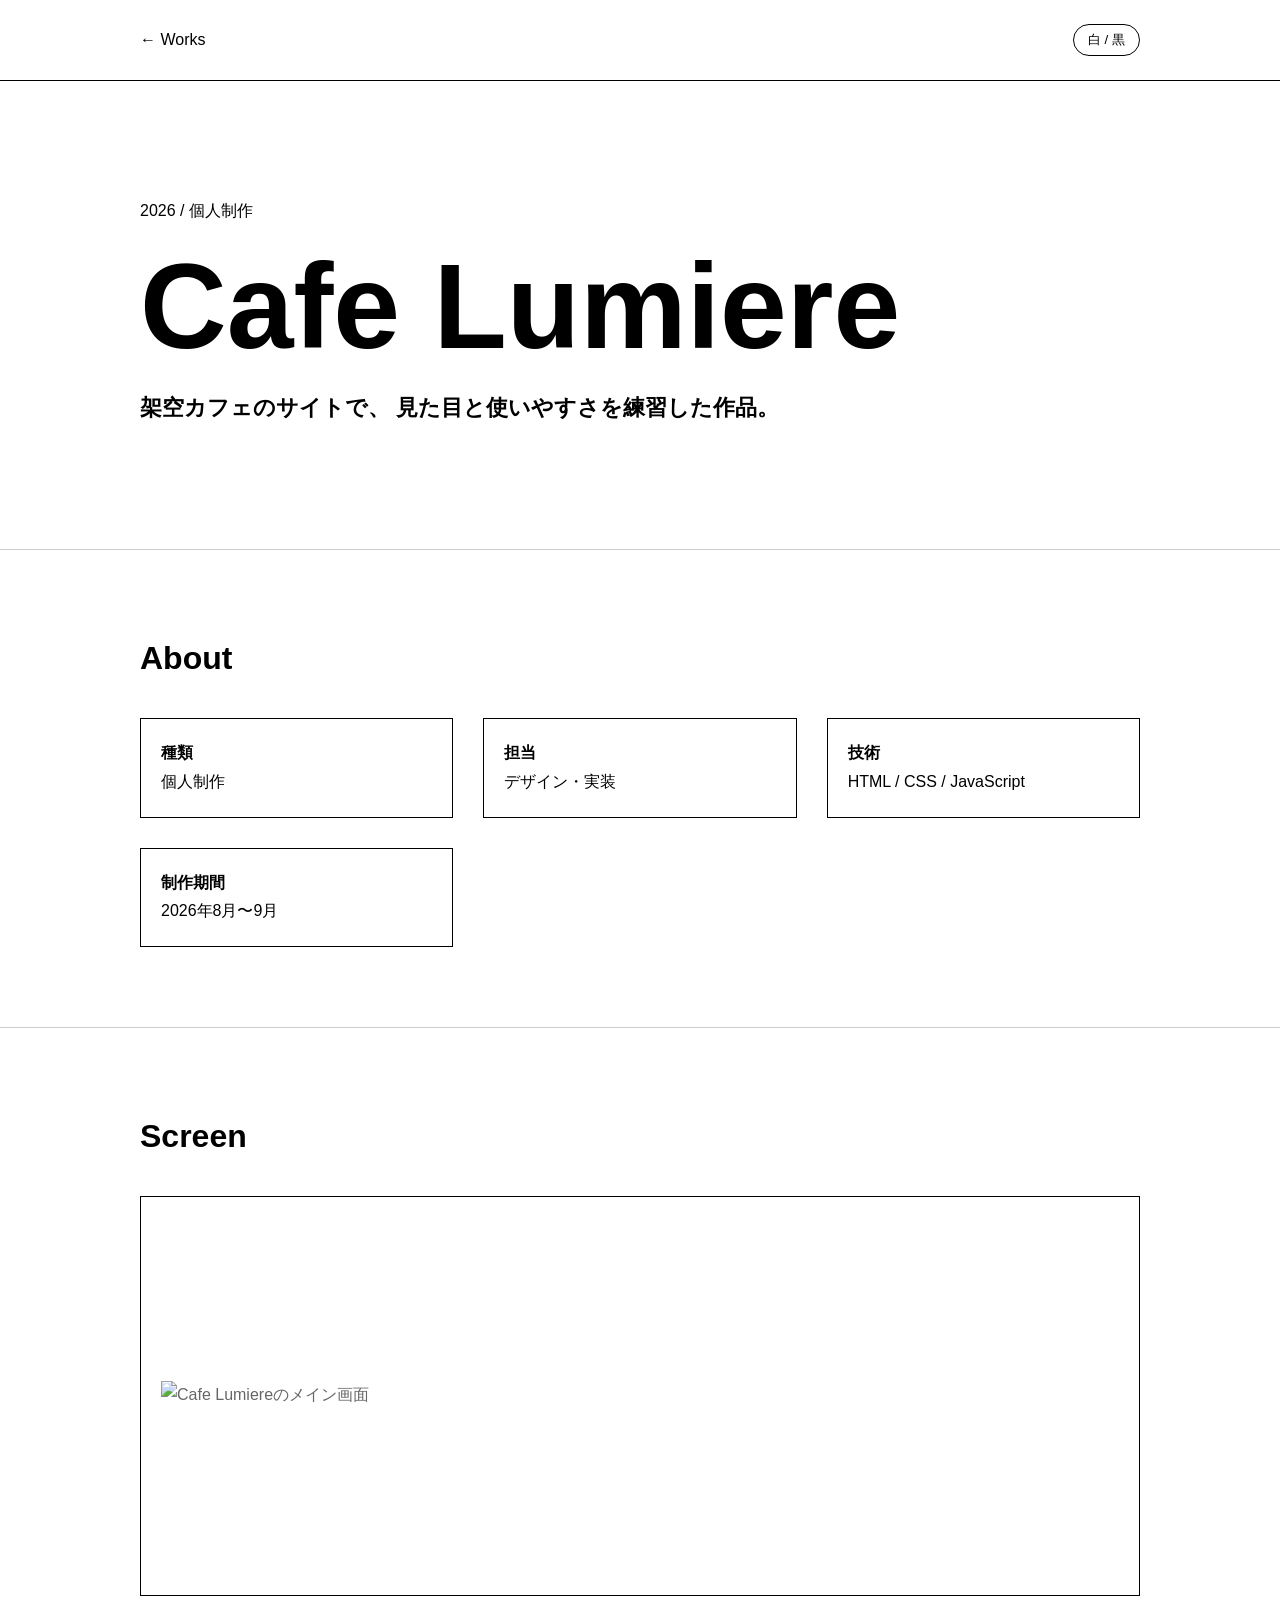
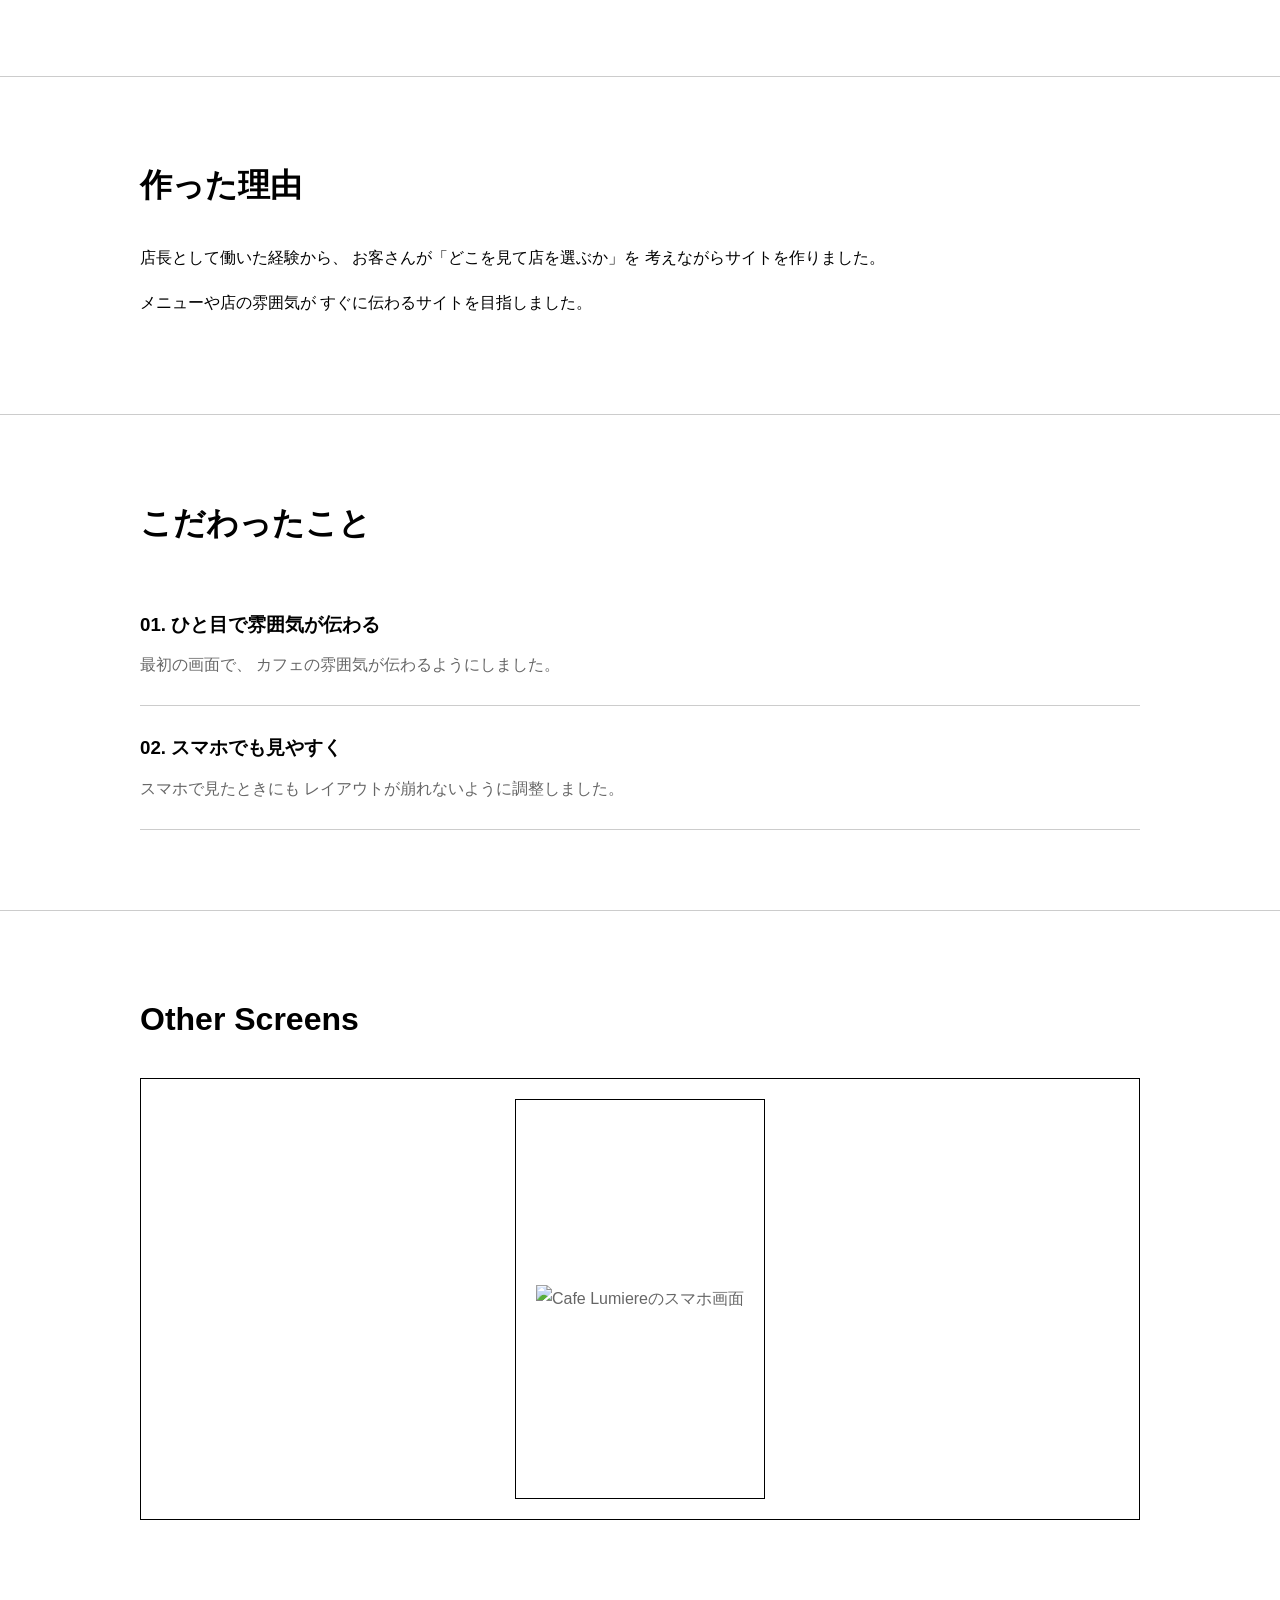
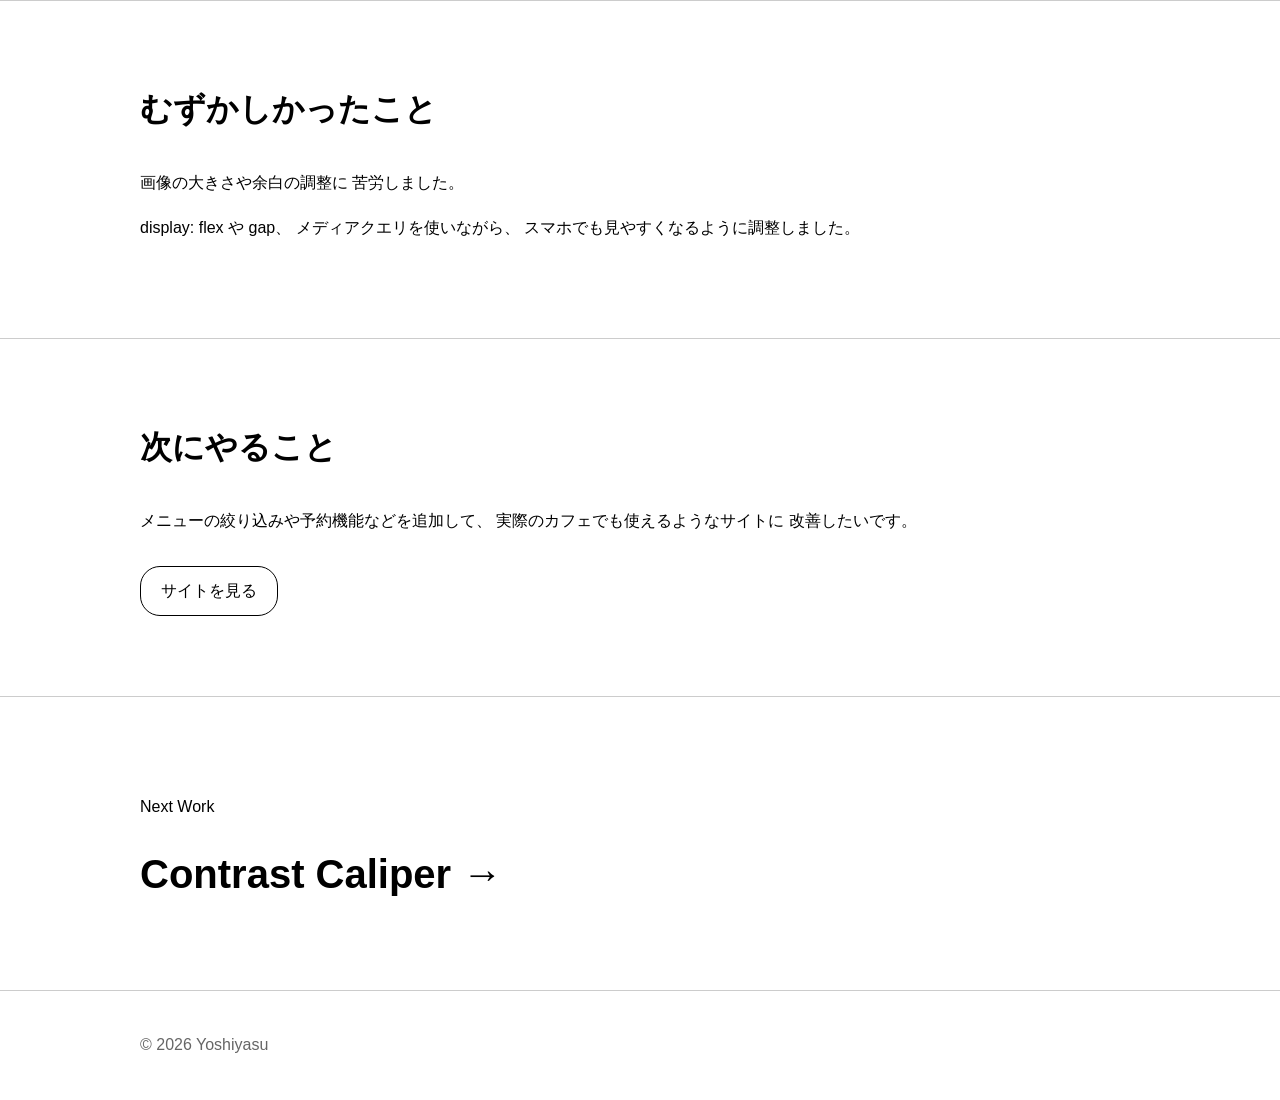
==== work-cafe-lumiere.html @ 6fc3e6fd "デザイン変更　詳細ページ" ====
<!DOCTYPE html>
<html lang="ja">

<head>
  <meta charset="UTF-8">
  <meta name="viewport" content="width=device-width, initial-scale=1.0">

  <title>Cafe Lumiere | Yoshiyasu</title>

  <link rel="stylesheet" href="style.css">
</head>

<body>

  <!-- ヘッダー -->
  <header>
    <div class="container">

      <a href="index.html">← Works</a>

      <button id="themeButton">白 / 黒</button>

    </div>
  </header>


  <main>

    <!-- タイトル -->
    <section class="work-header">

      <div class="container">

        <p>2026 / 個人制作</p>

        <h1>Cafe Lumiere</h1>

        <p class="lead">
          架空カフェのサイトで、
          見た目と使いやすさを練習した作品。
        </p>

      </div>

    </section>


    <!-- About -->
    <section>

      <div class="container">

        <h2>About</h2>

        <div class="info">

          <p>
            <strong>種類</strong><br>
            個人制作
          </p>

          <p>
            <strong>担当</strong><br>
            デザイン・実装
          </p>

          <p>
            <strong>技術</strong><br>
            HTML / CSS / JavaScript
          </p>

          <p>
            <strong>制作期間</strong><br>
            2026年8月〜9月
          </p>

        </div>

      </div>

    </section>


    <!-- メイン画面 -->
    <section>

      <div class="container">

        <h2>Screen</h2>

        <div class="image-box">

          <img
            src="images/cafe-main.png"
            alt="Cafe Lumiereのメイン画面"
          >

        </div>

      </div>

    </section>


    <!-- 作った理由 -->
    <section>

      <div class="container">

        <h2>作った理由</h2>

        <p>
          店長として働いた経験から、
          お客さんが「どこを見て店を選ぶか」を
          考えながらサイトを作りました。
        </p>

        <p>
          メニューや店の雰囲気が
          すぐに伝わるサイトを目指しました。
        </p>

      </div>

    </section>


    <!-- こだわったこと -->
    <section>

      <div class="container">

        <h2>こだわったこと</h2>


        <div class="point">

          <h3>01. ひと目で雰囲気が伝わる</h3>

          <p>
            最初の画面で、
            カフェの雰囲気が伝わるようにしました。
          </p>

        </div>


        <div class="point">

          <h3>02. スマホでも見やすく</h3>

          <p>
            スマホで見たときにも
            レイアウトが崩れないように調整しました。
          </p>

        </div>

      </div>

    </section>


    <!-- その他の画面 -->
    <section>

      <div class="container">

        <h2>Other Screens</h2>

        <div class="cafe-screen">

          <div class="image-box">



          <div class="image-box">

            <img
              src="images/cafe-mobile.png"
              alt="Cafe Lumiereのスマホ画面"
            >

          </div>

        </div>

      </div>

    </section>


    <!-- 難しかったこと -->
    <section>

      <div class="container">

        <h2>むずかしかったこと</h2>

        <p>
          画像の大きさや余白の調整に
          苦労しました。
        </p>

        <p>
          display: flex や gap、
          メディアクエリを使いながら、
          スマホでも見やすくなるように調整しました。
        </p>

      </div>

    </section>


    <!-- 次にやること -->
    <section>

      <div class="container">

        <h2>次にやること</h2>

        <p>
          メニューの絞り込みや予約機能などを追加して、
          実際のカフェでも使えるようなサイトに
          改善したいです。
        </p>


        <div class="links">

          <a href="https://yoshi-03.github.io/cafe-site/">
            サイトを見る
          </a>

        </div>

      </div>

    </section>


    <!-- 次の作品 -->
    <section class="next-work">

      <div class="container">

        <a href="work-contrast-caliper.html">

          <p>Next Work</p>

          <h2>Contrast Caliper →</h2>

        </a>

      </div>

    </section>

  </main>


  <!-- フッター -->
  <footer>

    <div class="container">
      © 2026 Yoshiyasu
    </div>

  </footer>


  <script src="script.js"></script>

</body>

</html>
---- style.css ----
/* ====================
   共通
==================== */

* {
  box-sizing: border-box;
}

body {
  margin: 0;
  background: #fff;
  color: #000;
  font-family: sans-serif;
  line-height: 1.8;
}

a {
  color: inherit;
  text-decoration: none;
}

.container {
  width: 90%;
  max-width: 1000px;
  margin: 0 auto;
}


/* ====================
   ヘッダー
==================== */

header {
  padding: 24px 0;
  border-bottom: 1px solid #000;
}

header .container {
  display: flex;
  justify-content: space-between;
  align-items: center;
}

nav {
  display: flex;
  gap: 30px;
}

nav a:hover {
  opacity: 0.5;
}


/* ====================
   ダークモードボタン
==================== */

#themeButton {
  padding: 6px 14px;
  background: #fff;
  color: #000;
  border: 1px solid #000;
  border-radius: 20px;
  cursor: pointer;
}


/* ====================
   トップページ
==================== */

.hero {
  padding: 120px 0;
}

.hero h1 {
  margin: 0;
  font-size: clamp(60px, 12vw, 140px);
  line-height: 1;
}

.hero p {
  max-width: 650px;
}

.hero .lead {
  margin-top: 30px;
  font-size: 24px;
  font-weight: bold;
}

.description {
  color: #666;
}


/* Works */

section {
  padding: 80px 0;
  border-bottom: 1px solid #ccc;
}

section h2 {
  margin: 0 0 30px;
  font-size: 32px;
}

.works {
  display: grid;
  grid-template-columns: repeat(2, 1fr);
  gap: 20px;
}

.work {
  padding: 30px;
  border: 1px solid #000;
}

.work:hover {
  background: #000;
  color: #fff;
}

.work h3 {
  margin-top: 0;
}

.work p {
  color: #666;
}

.work:hover p {
  color: #aaa;
}

.works a {
    display: block;
    padding: 30px 0;
    border-bottom: 1px solid #ccc;
}

.works a:hover {
    opacity: 0.6;
}

/* About */

.about {
  display: grid;
  grid-template-columns: 1fr 2fr;
  gap: 40px;
}


/* Contact */

.contact a {
  display: inline-block;
  margin-top: 20px;
  padding: 10px 20px;
  border: 1px solid #000;
  border-radius: 20px;
}


/* Footer */

footer {
  padding: 40px 0;
  color: #666;
}


/* ====================
   作品ページ
==================== */

.work-header {
  padding: 100px 0;
}

.work-header h1 {
  margin: 20px 0;
  font-size: clamp(50px, 10vw, 120px);
  line-height: 1;
}

.work-header .lead {
  font-size: 22px;
  font-weight: bold;
  max-width: 650px;
}


/* About */

.info {
  display: grid;
  grid-template-columns: repeat(3, 1fr);
  gap: 30px;
}

.info p {
  margin: 0;
  padding: 20px;
  border: 1px solid #000;
}


/* Screenshot */

.image-box {
  display: flex;
  justify-content: center;
  align-items: center;
  min-height: 400px;
  border: 1px solid #000;
  color: #666;
}


/* ポイント */

.point {
  padding: 25px 0;
  border-bottom: 1px solid #ccc;
}

.point h3 {
  margin: 0 0 10px;
}

.point p {
  margin: 0;
  color: #666;
}


/* Links */

.links {
  display: flex;
  gap: 15px;
  margin-top: 30px;
}

.links a {
  padding: 10px 20px;
  border: 1px solid #000;
  border-radius: 20px;
}

.links a:hover {
  background: #000;
  color: #fff;
}


/* Next Work */

.next-work a {
  display: block;
}

.next-work h2 {
  margin: 0;
  font-size: 40px;
}

.next-work a:hover {
  opacity: 0.6;
}


/* ====================
   ダークモード
==================== */

body.dark {
  background: #000;
  color: #fff;
}

body.dark header {
  border-color: #fff;
}

body.dark section {
  border-color: #444;
}

body.dark .work {
  border-color: #fff;
}

body.dark .info p,
body.dark .image-box {
  border-color: #fff;
}

body.dark .point {
  border-color: #444;
}

body.dark #themeButton {
  background: #000;
  color: #fff;
  border-color: #fff;
}

body.dark .links a {
  border-color: #fff;
}

body.dark .links a:hover {
  background: #fff;
  color: #000;
}

body.dark .description,
body.dark .work p,
body.dark .point p,
body.dark footer {
  color: #aaa;
}


/* ====================
   スマホ
==================== */

@media (max-width: 700px) {

  nav {
    gap: 15px;
  }

  .hero {
    padding: 80px 0;
  }

  .hero .lead {
    font-size: 20px;
  }

  section {
    padding: 60px 0;
  }

  .works {
    grid-template-columns: 1fr;
  }

  .about {
    grid-template-columns: 1fr;
  }

  .info {
    grid-template-columns: 1fr;
  }

  .image-box {
    min-height: 250px;
  }

  .links {
    flex-direction: column;
  }

  .links a {
    text-align: center;
  }

  .next-work h2 {
    font-size: 30px;
  }
}

.image-box {
  padding: 20px;
  border: 1px solid #000;
}

.image-box img {
  display: block;
  width: 100%;
  height: auto;
}

body.dark .image-box {
  border-color: #fff;
}
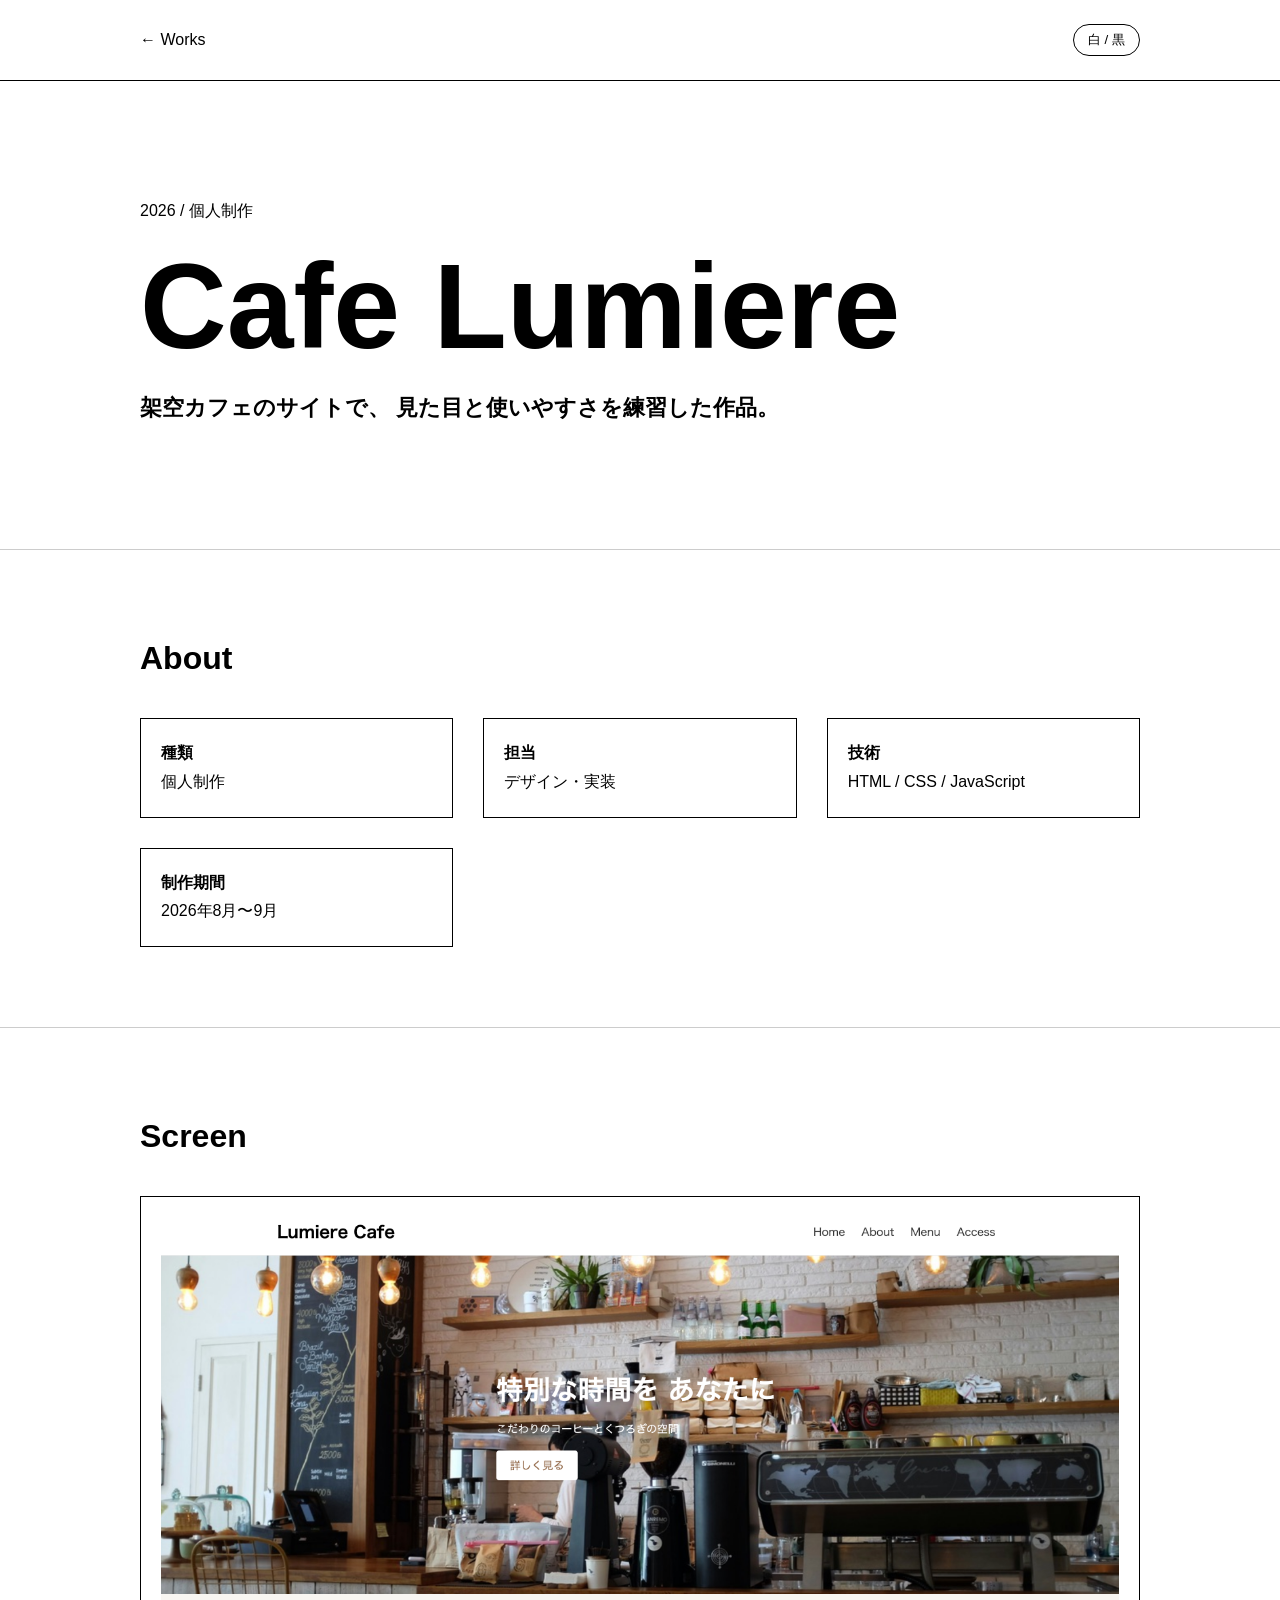
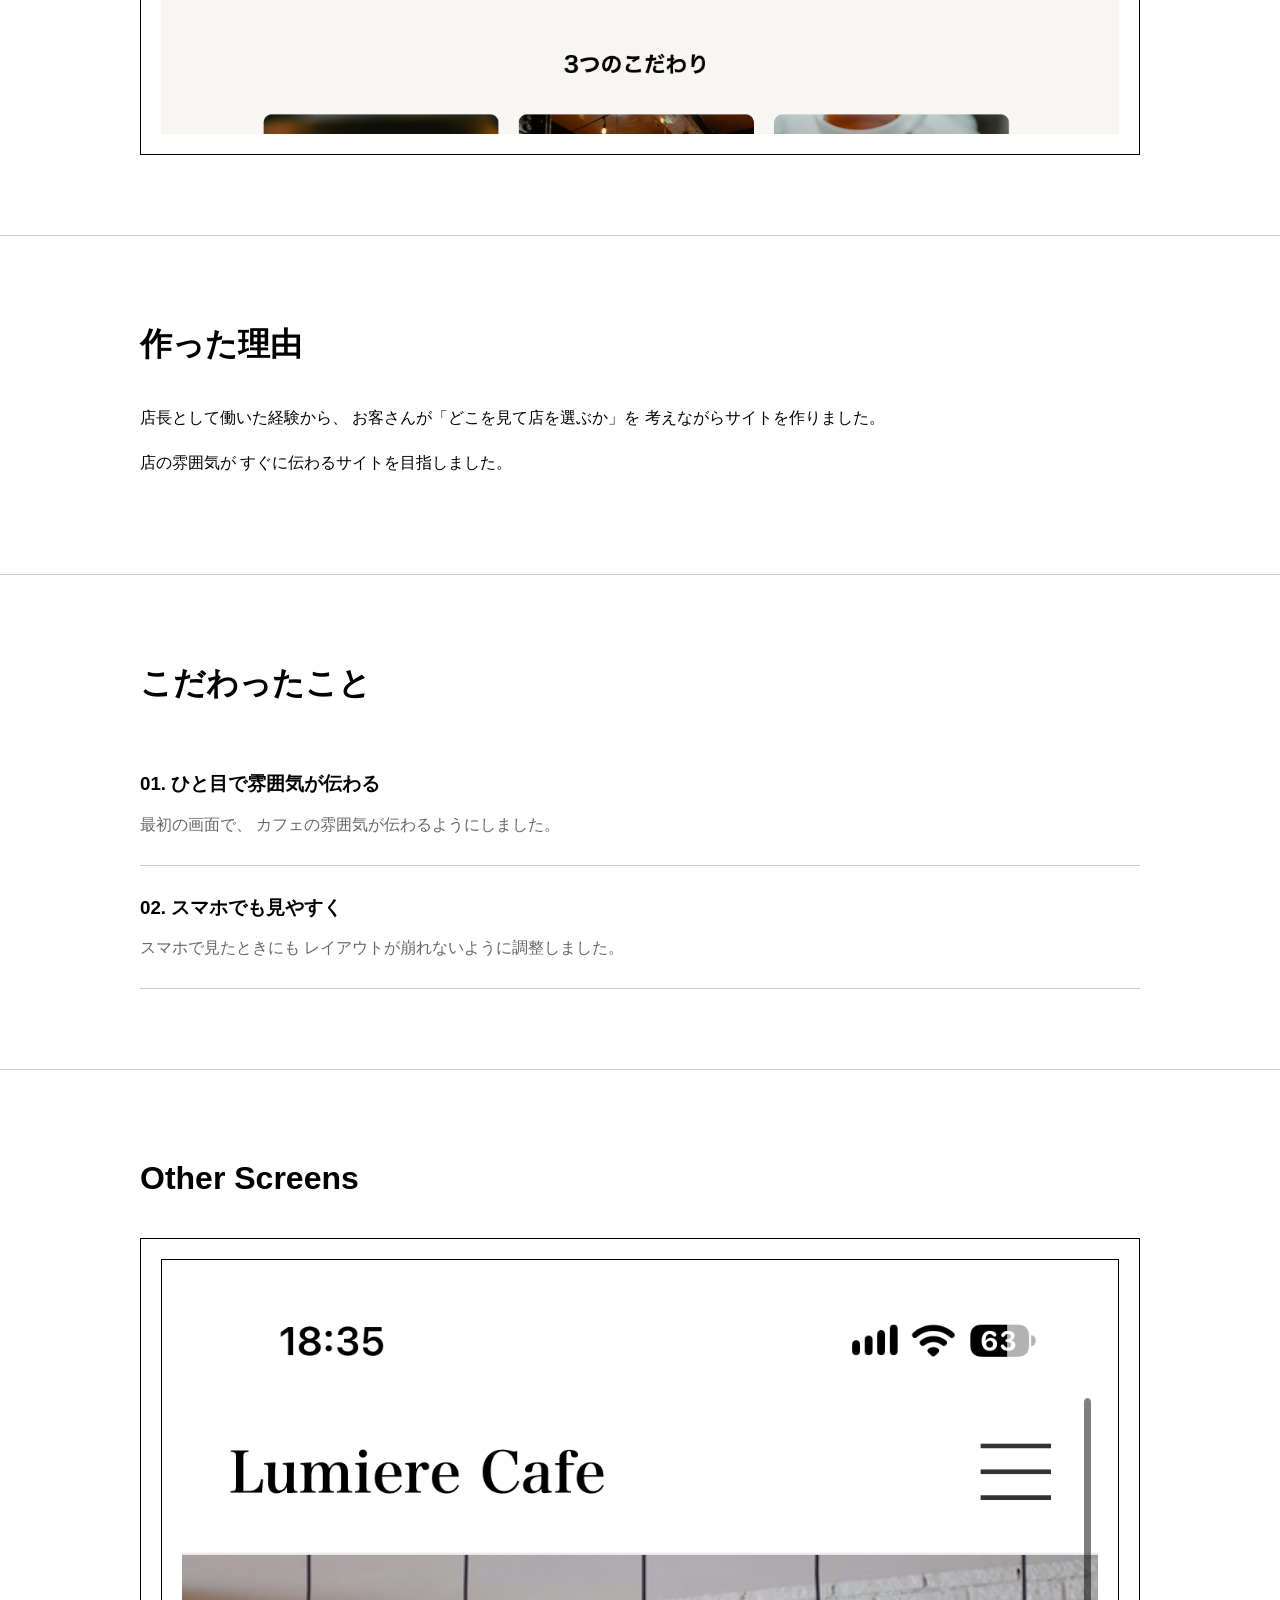
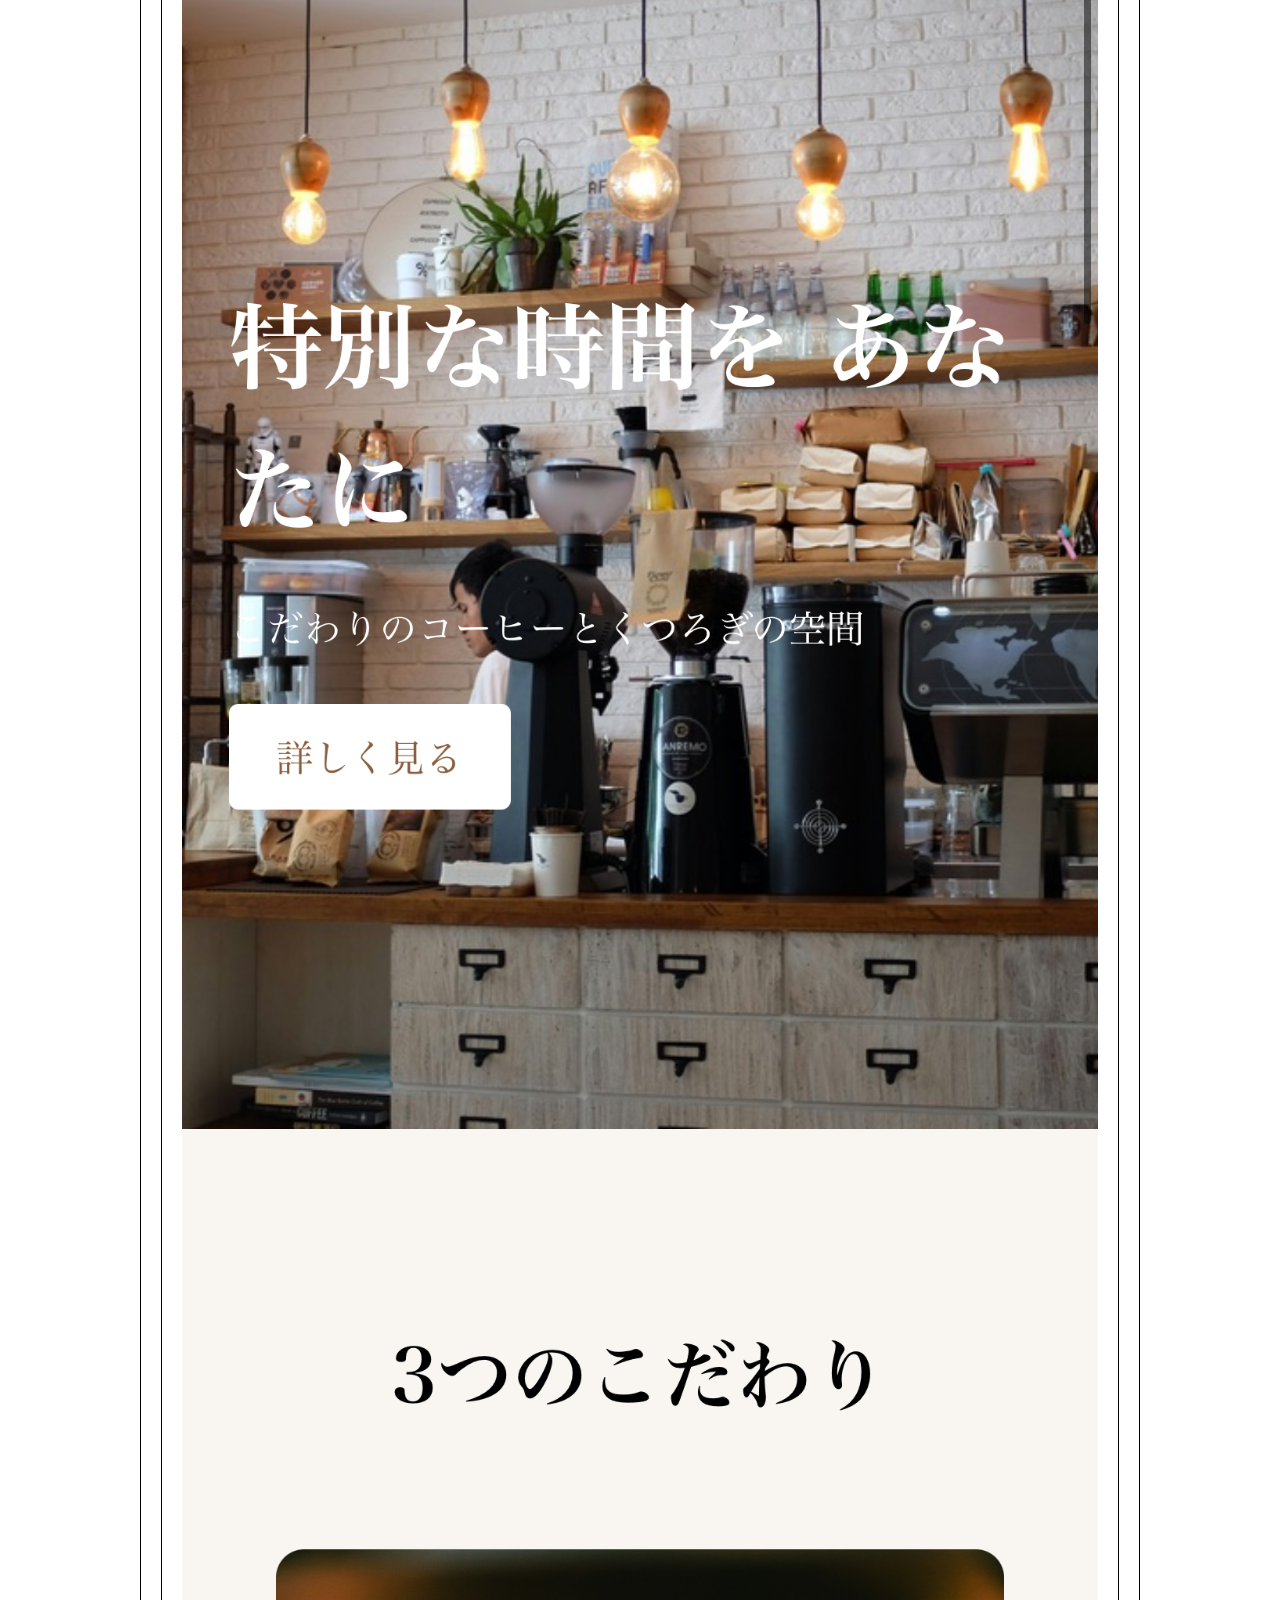
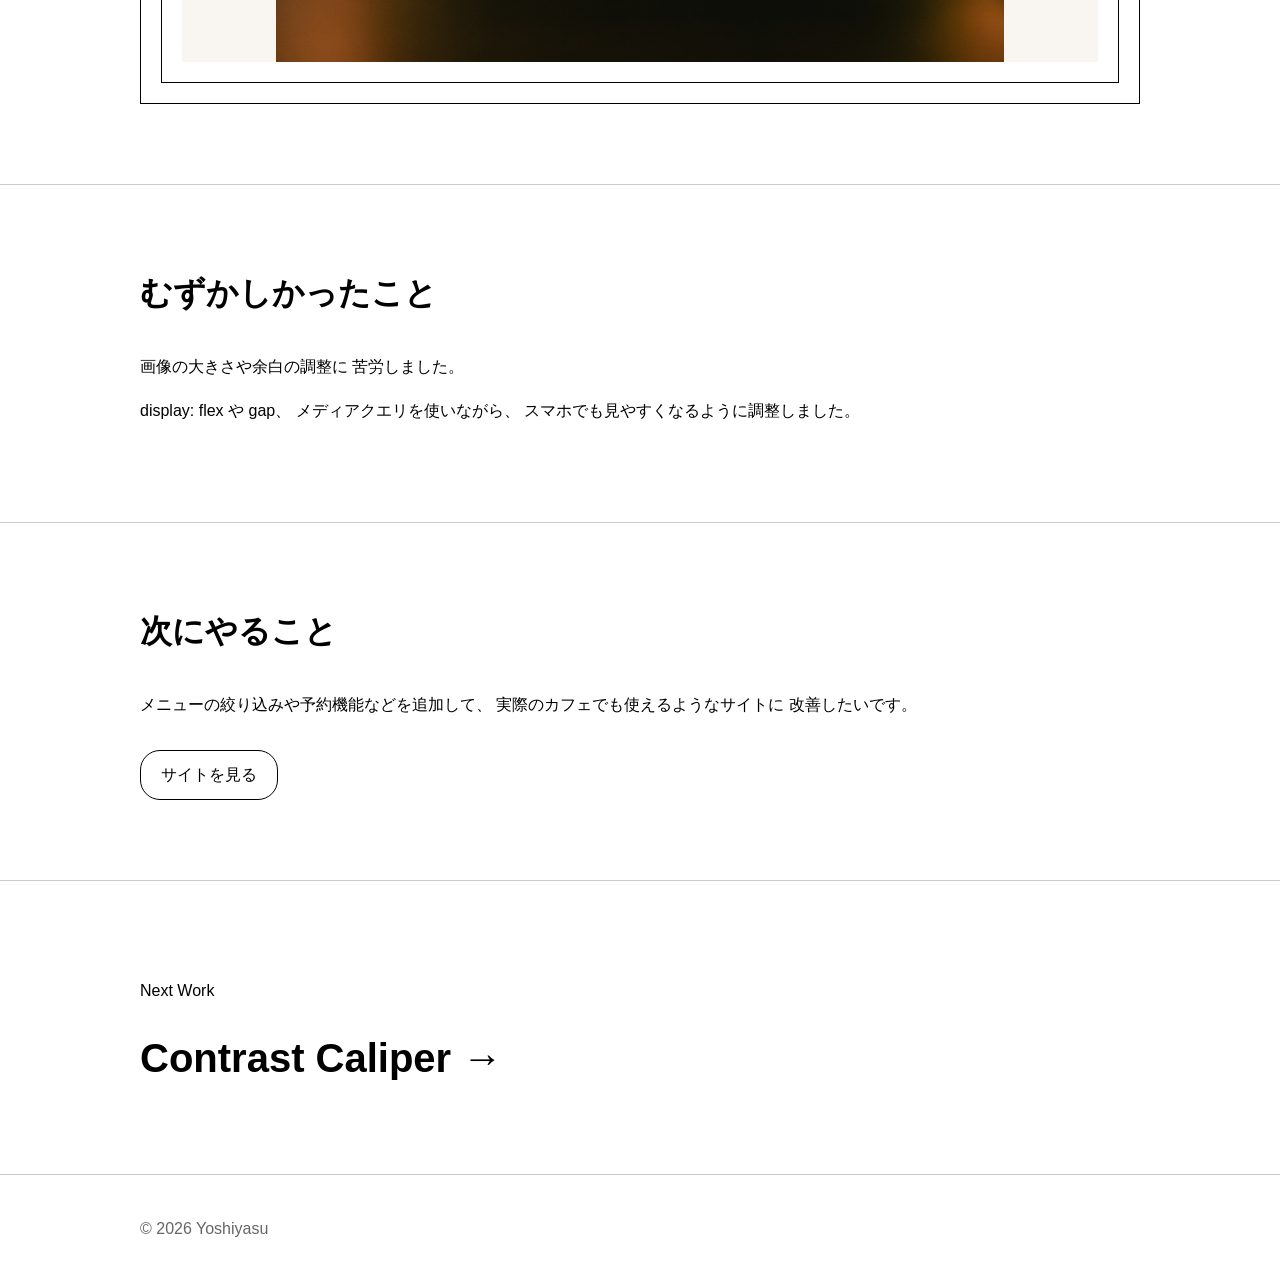
==== commit b67fccf9: "デザイン調整" ====
--- a/work-cafe-lumiere.html
+++ b/work-cafe-lumiere.html
@@ -91,7 +91,7 @@
         <div class="image-box">
 
           <img
-            src="images/cafe-main.png"
+            src="スクリーンショット 2026-10-04 18.36.40.png"
             alt="Cafe Lumiereのメイン画面"
           >
 
@@ -116,7 +116,7 @@
         </p>
 
         <p>
-          メニューや店の雰囲気が
+          店の雰囲気が
           すぐに伝わるサイトを目指しました。
         </p>
 
@@ -177,7 +177,7 @@
           <div class="image-box">
 
             <img
-              src="images/cafe-mobile.png"
+              src="F04C5FBD-D584-4B46-87CC-6F13802D0607.png"
               alt="Cafe Lumiereのスマホ画面"
             >
 
